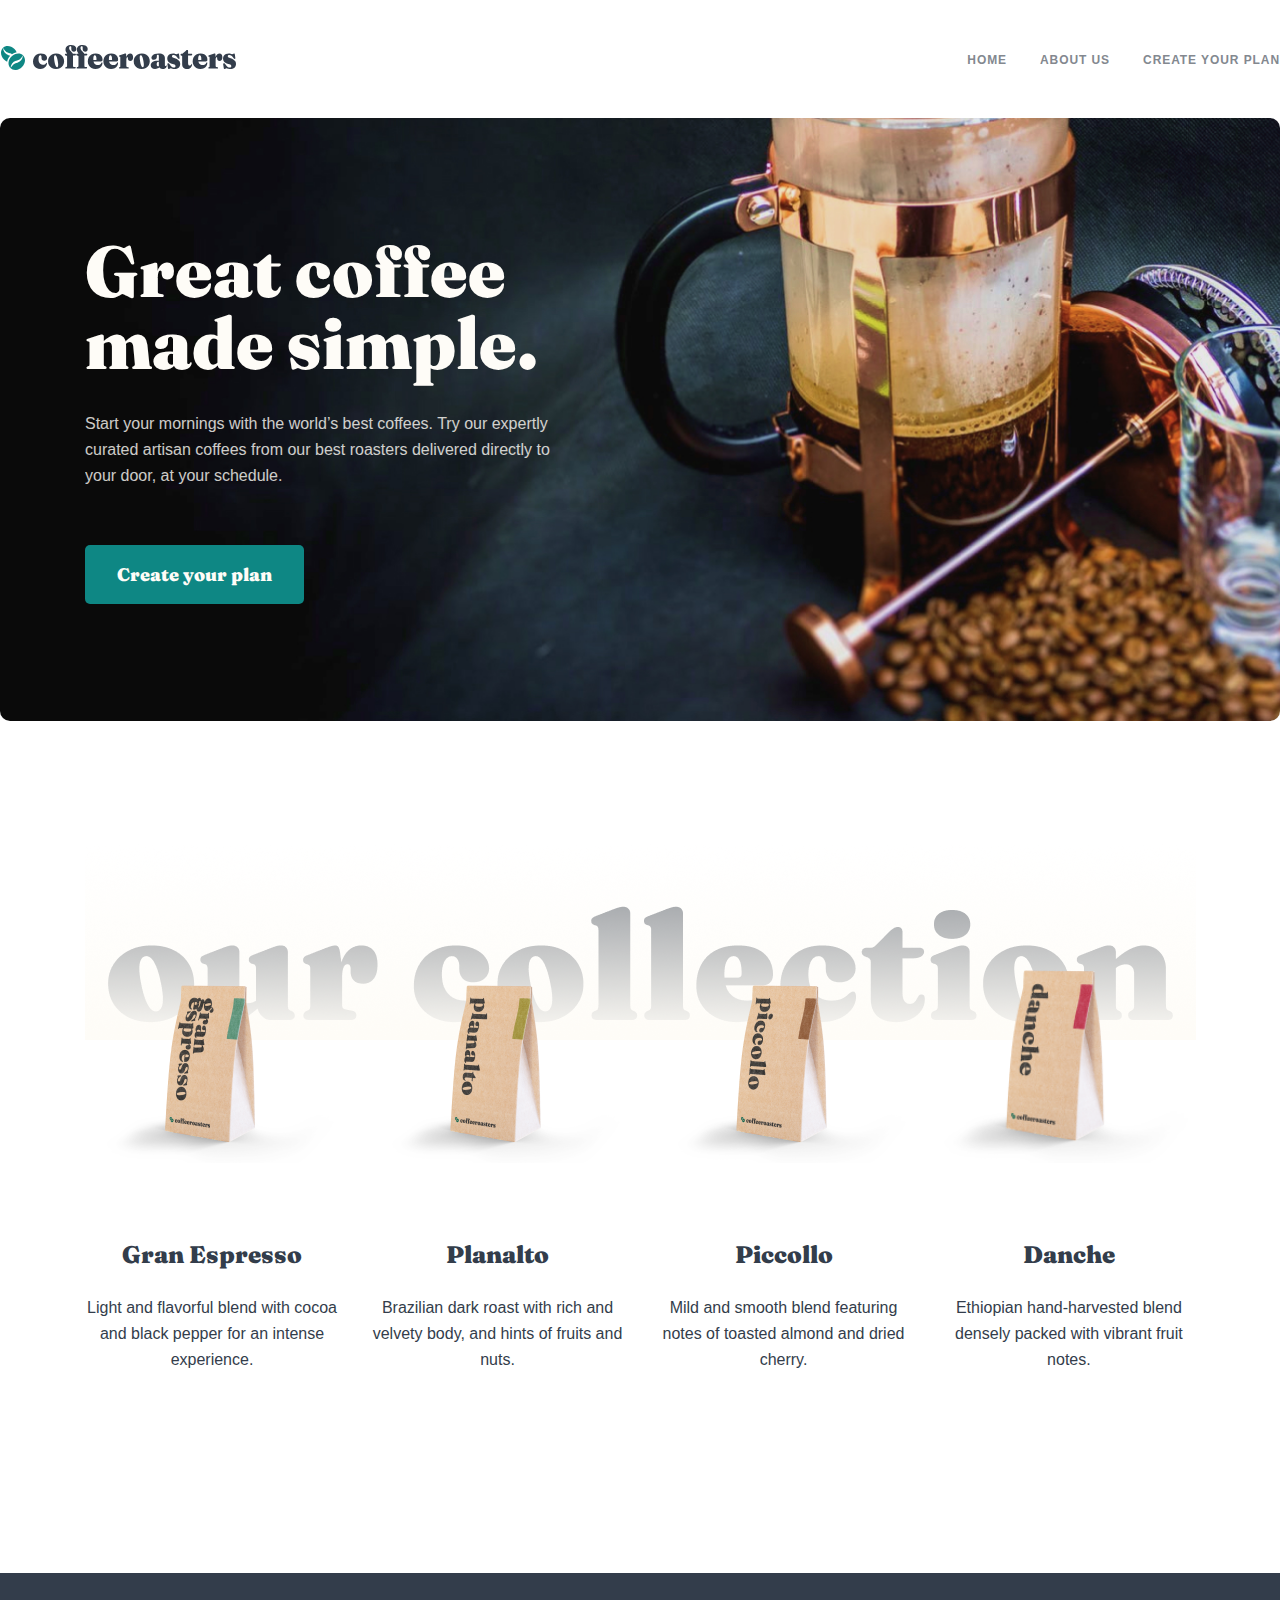
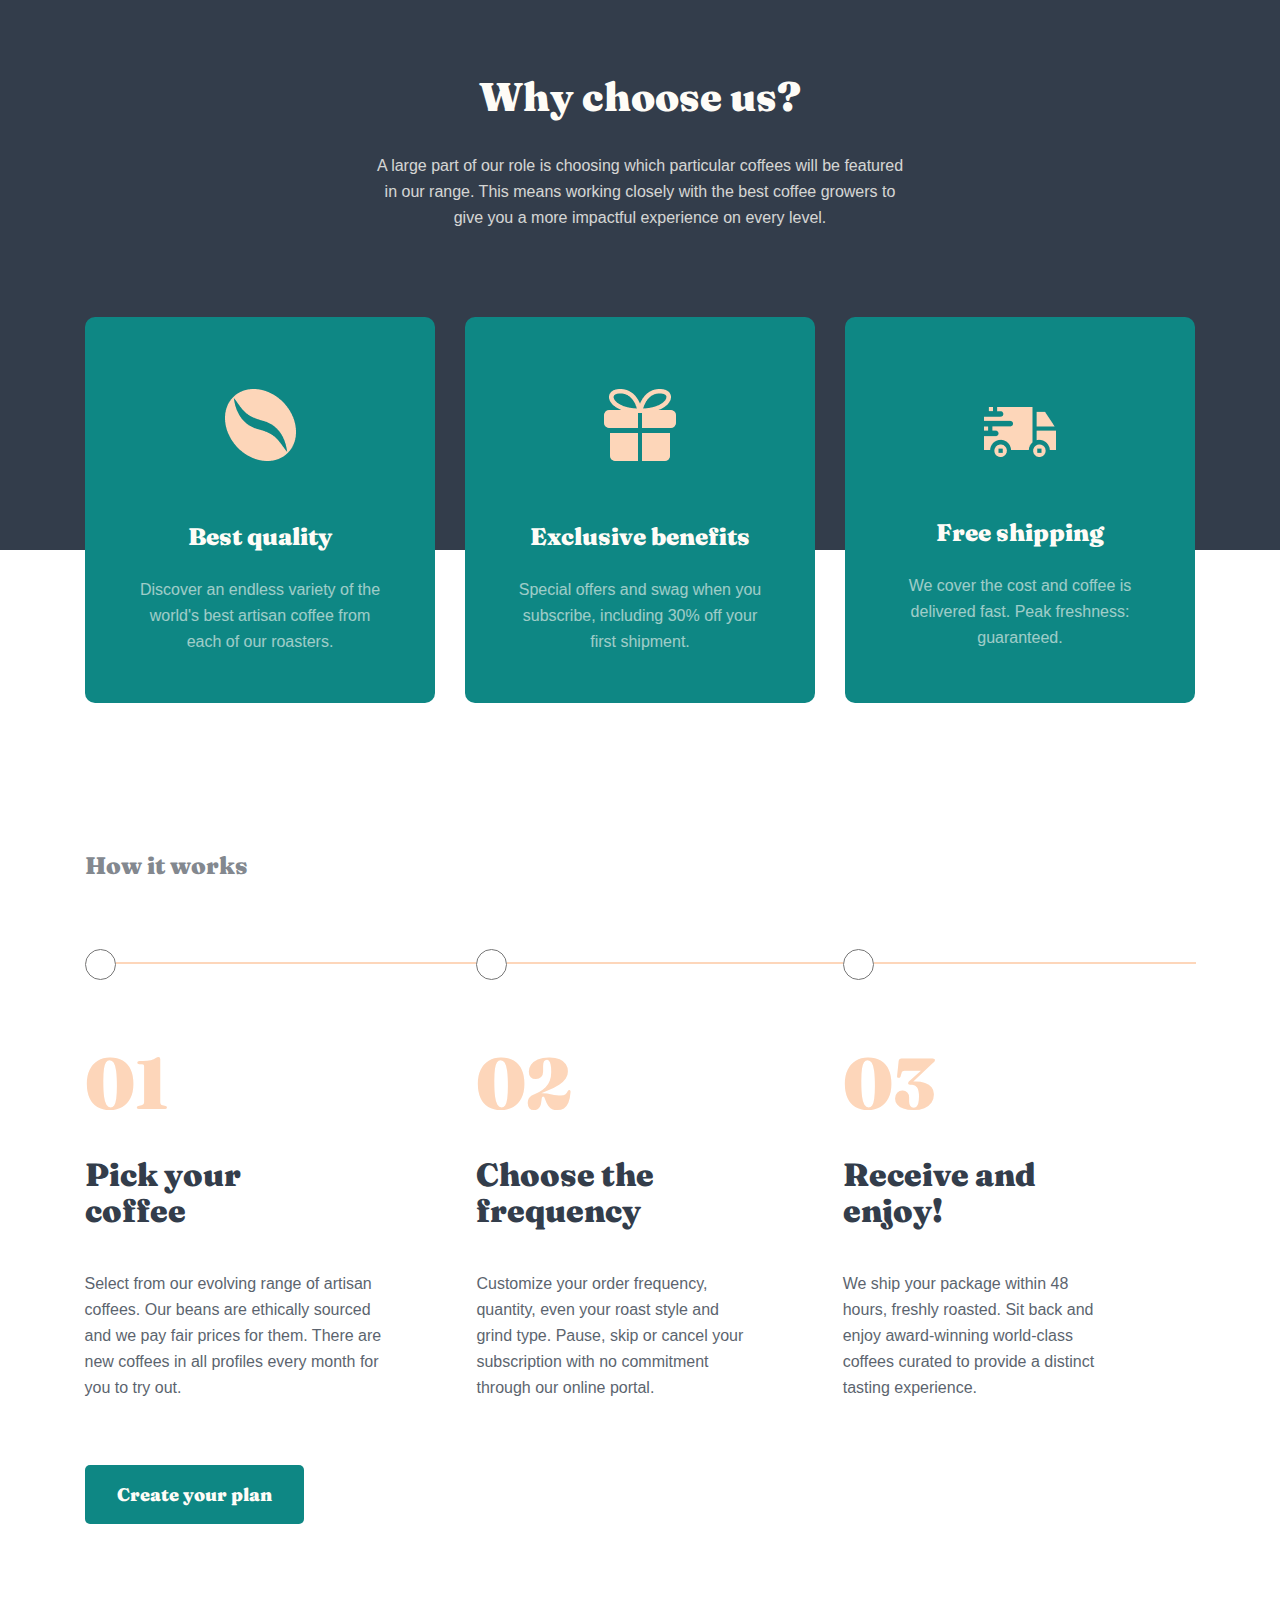
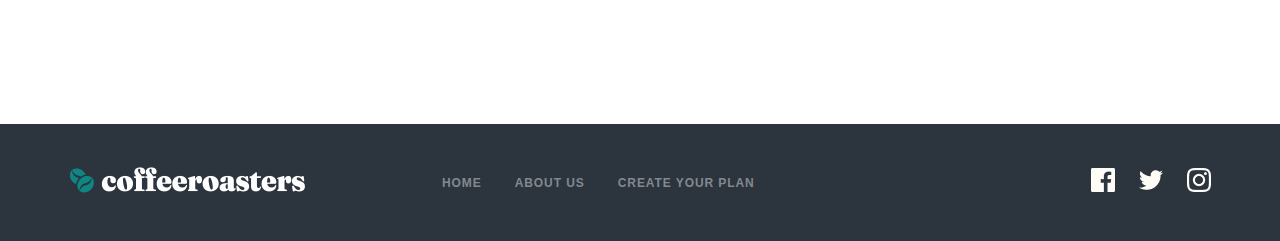
==== index.html @ 205af508 "first commit" ====
<!DOCTYPE html>
<html lang="en">
<head>
    <meta charset="UTF-8">
    <meta name="viewport" content="width=device-width, initial-scale=1.0">
    <link rel="stylesheet" href="css/styles.css">
    <title>Document</title>
</head>
<body>
    <header>
        <nav>
            <div class="container">
                <div class="menu">
                    <a href="./index.html"><img src="./img/icons/coffeeicon.svg" alt="coffeeicon"></a>
                    <ul class="menu__list">
                        <li class="menu__list-li"><a href="./index.html">Home</a></li>
                        <li class="menu__list-li"><a href="./second.html">About us</a></li>
                        <li class="menu__list-li"><a href="">Create your plan</a></li>
                    </ul>
                </div>
            </div>
        </nav>
        <div class="container">
            <div class="hero">
                <div class="hero__content">
                    <h1>Great coffee
                        made simple.</h1>
                    <p>Start your mornings with the world’s best coffees. Try our expertly curated artisan 
                        coffees from our best roasters delivered directly to your door, at your schedule.</p>
                    <button>Create your plan</button>
                </div>
            </div>
        </div>
    </header>
    <main>
       <div class="container2">
        <section class="collection">
            <div class="collection__cards">
                <div class="collection__cards-card">
                    <img src="./img/kopi1 copy.png" alt="espresso">
                    <h2>Gran Espresso</h2>
                    <p>Light and flavorful blend with cocoa and black pepper for an intense experience.</p>
                </div>
                <div class="collection__cards-card">
                    <img src="./img/kopi2.png" alt="Planalto">
                    <h2>Planalto</h2>
                    <p>Brazilian dark roast with rich and velvety body, and hints of fruits and nuts.</p>
                </div>
                <div class="collection__cards-card">
                    <img src="./img/kopi3 (2).png" alt="picollo">
                    <h2>Piccollo</h2>
                    <p>Mild and smooth blend featuring notes of toasted almond and dried cherry.</p>
                </div>
                <div class="collection__cards-card">
                    <img src="./img/kopi4.png" alt="danche">
                    <h2>Danche</h2>
                    <p>Ethiopian hand-harvested blend densely packed with vibrant fruit notes.</p>
                </div>
                
            </div>
        </section>
       </div>
       <section class="choose">
        <div class="container">
            <div class="choose__text">
                <h2>
                    Why choose us?
                </h2>
                <p>A large part of our role is choosing which particular coffees will be featured 
                    in our range. This means working closely with the best coffee growers to give 
                    you a more impactful experience on every level.</p>
            </div>
            <div class="choose__cards">
                <div class="choose__cards-card">
                    <img src="./img/Shape.png" alt="quality">
                    <h3>Best quality</h3>
                    <p>Discover an endless variety of the world's best artisan coffee from each 
                        of our roasters.</p>
                </div>
                <div class="choose__cards-card">
                    <img src="./img/Combined Shape.png" alt="benefits">
                    <h3>Exclusive benefits</h3>
                    <p>Special offers and swag when you subscribe, including 30% off your first shipment.</p>
                </div>
                <div class="choose__cards-card choose__cards-card3">
                    <img src="./img/Combined Shape (1).png" alt="shipping">
                    <h3>Free shipping</h3>
                    <p>We cover the cost and coffee is delivered fast. Peak freshness: guaranteed.</p>
                </div>
            </div>
        
        </div>
       </section>
       <div class="container2">
        <section class="work">
            <h3>How it works</h3>
            <div class="work__cards">
                <div class="work__cards-card">
                <input type="radio" name="work">
                    <h2>01</h2>
                    <h3>Pick your
                        coffee</h3>
                    <p>Select from our evolving range of artisan coffees.
                         Our beans are ethically sourced and we pay fair prices for them. There are new coffees in
                          all profiles every month for you to try out.</p>
                </div>
                <div class="work__cards-card">
                <input type="radio" name="work">
                    <h2>02</h2>
                    <h3>Choose the frequency</h3>
                    <p>Customize your order frequency, quantity, even your roast style and grind type. Pause, skip or cancel your subscription with no commitment through our online portal.</p>
                </div>
                <div class="work__cards-card">
                <input type="radio" name="work">    
                    <h2>03</h2>
                    <h3>Receive and enjoy!</h3>
                    <p>We ship your package within 48 hours, freshly roasted. Sit back and enjoy award-winning world-class coffees curated to provide a distinct tasting experience.</p>
                </div>
            </div>
            <button>Create your plan</button>
        </section>
       </div>
    </main>
    <footer>
        <div class="menu footer">
            <a href="./index.html"><img src="./img/footer_brand.png" alt="coffeeicon" class="brand"></a>
            <ul class="menu__list">
                <li class="menu__list-li"><a href="./index.html">Home</a></li>
                <li class="menu__list-li"><a href="./second.html">About us</a></li>
                <li class="menu__list-li"><a href="">Create your plan</a></li>
            </ul>
            <div class="icons">
                <a href="#"><img src="./img/facebook.png" alt="facebook"></a>
                <a href="#"><img src="./img/twitter.png" alt="twitter"></a>
                <a href="#"><img src="./img/instagram.png" alt="instagram"></a>
            </div>
        </div>
    </footer>
</body>
</html>
---- css/styles.css ----
@import url("https://fonts.googleapis.com/css2?family=Fraunces:ital,opsz,wght@0,9..144,900;1,9..144,900&display=swap");
@font-face {
  font-family: "Barlow", sans-serif;
  src: url(/fonts/Barlow);
}
@font-face {
  font-family: "Fraunces", serif;
  src: url(/fonts/Fraunces);
}
button {
  padding: 16px 31px;
  background-color: rgb(14, 135, 132);
  font-family: "Fraunces", serif;
  font-size: 18px;
  font-weight: 900;
  line-height: 25px;
  text-align: center;
  color: rgb(254, 252, 247);
  border-radius: 5px;
  cursor: pointer;
  border: 1px solid transparent;
  transition: 0.5s;
}

button:hover {
  color: rgb(14, 135, 132);
  background-color: rgb(254, 252, 247);
  border: 1px solid rgb(14, 135, 132);
}

* {
  margin: 0;
  padding: 0;
  box-sizing: border-box;
  text-decoration: none;
}

.container {
  max-width: 1280px;
  margin: 0 auto;
}

.container2 {
  max-width: 1111px;
  margin: 0 auto;
}

nav {
  position: sticky;
  top: 0;
  left: 0;
  z-index: 2;
  width: 100%;
  background-color: white;
}

.menu {
  display: flex;
  justify-content: space-between;
  padding: 43.5px 0;
  text-align: center;
}
.menu__list {
  display: flex;
  gap: 33px;
  padding: 6px 0;
}
.menu__list-li {
  list-style: none;
}
.menu__list-li a {
  font-family: "Barlow", sans-serif;
  font-weight: 700;
  font-size: 12px;
  line-height: 15px;
  letter-spacing: 0.92px;
  color: rgb(131, 136, 143);
  text-transform: uppercase;
}

.hero {
  padding: 117px 85px;
  background-image: url(../img/background.jpg);
  background-size: cover;
  background-repeat: no-repeat;
  border-radius: 10px;
}
.hero__content {
  max-width: 493px;
}
.hero__content h1 {
  font-family: "Fraunces", serif;
  color: rgb(254, 252, 247);
  font-weight: 900;
  font-size: 72px;
  line-height: 72px;
}
.hero__content p {
  padding: 32px 0 56px;
  font-family: "Barlow", sans-serif;
  font-weight: 400;
  font-size: 16px;
  line-height: 26px;
  color: rgb(254, 252, 247);
  opacity: 80%;
}

.hero2 {
  padding: 137px 85px;
  background-image: url(../img/background2.png);
  background-position-x: center;
  background-size: cover;
  background-repeat: no-repeat;
  border-radius: 10px;
}
.hero2__content {
  max-width: 445px;
}
.hero2__content h1 {
  font-family: "Fraunces", serif;
  color: rgb(254, 252, 247);
  font-weight: 900;
  font-size: 72px;
  line-height: 72px;
}
.hero2__content p {
  padding: 32px 0 0;
  font-family: "Barlow", sans-serif;
  font-weight: 400;
  font-size: 16px;
  line-height: 26px;
  color: rgb(254, 252, 247);
  opacity: 80%;
}

.collection {
  margin-top: 123px;
  padding-top: 126px;
  background-image: url(../img/collection.png);
  background-repeat: no-repeat;
  background-size: auto;
}
.collection__cards {
  display: flex;
  gap: 30px;
}
.collection__cards-card {
  max-width: 256px;
}
.collection__cards-card img {
  height: 193px;
}
.collection__cards-card h2 {
  margin: 72px 0 24px;
  font-family: "Fraunces", serif;
  color: rgb(51, 61, 75);
  font-size: 24px;
  font-weight: 900;
  line-height: 32px;
  text-align: center;
}
.collection__cards-card p {
  font-family: "Barlow", sans-serif;
  font-size: 16px;
  font-weight: 400;
  line-height: 26px;
  text-align: center;
  color: rgb(51, 61, 75);
}

.choose {
  margin-top: 200px;
  padding-top: 100px;
  height: 577px;
  background-color: rgb(51, 61, 75);
}
.choose__text {
  margin: 0 auto;
  width: 542px;
}
.choose__text h2 {
  margin-bottom: 32px;
  font-family: "Fraunces", serif;
  font-size: 40px;
  font-weight: 900;
  line-height: 48px;
  text-align: center;
  color: rgb(254, 252, 247);
}
.choose__text p {
  opacity: 80%;
  color: rgb(254, 252, 247);
  font-family: "Barlow", sans-serif;
  font-size: 16px;
  font-weight: 400;
  line-height: 26px;
  text-align: center;
}
.choose__cards {
  margin: 86px 85px 0;
  display: flex;
  gap: 30px;
}
.choose__cards-card {
  text-align: center;
  padding: 72px 47px 48px;
  width: 350px;
  border-radius: 10px;
  background-color: rgb(14, 135, 132);
}
.choose__cards-card h3 {
  margin: 56px 0 24px;
  font-family: "Fraunces", serif;
  font-size: 24px;
  font-weight: 900;
  line-height: 32px;
  color: rgb(254, 252, 247);
}
.choose__cards-card p {
  font-family: "Barlow", sans-serif;
  font-size: 16px;
  font-weight: 400;
  line-height: 26px;
  color: rgb(254, 252, 247);
  opacity: 60%;
}
.choose__cards-card3 {
  padding-top: 90px;
}

.work {
  padding: 300px 0 200px;
}
.work > h3 {
  margin-bottom: 80px;
  font-family: "Fraunces", serif;
  font-size: 24px;
  font-weight: 900;
  line-height: 32px;
  color: rgb(131, 136, 143);
}
.work .work__cards {
  display: flex;
  margin-bottom: 64px;
}
.work .work__cards-card {
  position: relative;
  border-top: 2px solid rgb(253, 214, 186);
  padding-right: 95px;
}
.work .work__cards-card h2 {
  padding: 82.5px 0 38px;
  font-family: "Fraunces", serif;
  font-size: 72px;
  font-weight: 900;
  line-height: 72px;
  color: rgb(253, 214, 186);
}
.work .work__cards-card h3 {
  width: 255px;
  font-family: "Fraunces", serif;
  font-size: 32px;
  font-weight: 900;
  line-height: 36px;
  color: rgb(51, 61, 75);
}
.work .work__cards-card p {
  padding-top: 42px;
  width: 100%;
  font-family: "Barlow", sans-serif;
  font-size: 16px;
  font-weight: 400;
  line-height: 26px;
  color: rgb(51, 61, 75);
  opacity: 80%;
}
.work .work__cards-card input[type=radio] {
  position: absolute;
  top: -15.5px;
  width: 31px;
  height: 31px;
  border-radius: 50%;
  color: red;
  border: 2px solid red;
}

.commitment {
  padding: 168px 0 0;
  display: flex;
  align-items: center;
  gap: 125px;
}
.commitment img {
  border-radius: 5px;
}
.commitment__content h2 {
  font-family: "Fraunces", serif;
  font-size: 40px;
  font-weight: 900;
  line-height: 48px;
  color: rgb(51, 61, 75);
  padding-bottom: 32px;
}
.commitment__content p {
  max-width: 540px;
  opacity: 80%;
  font-family: "Barlow", sans-serif;
  font-size: 16px;
  font-weight: 400;
  line-height: 26px;
  color: rgb(51, 61, 75);
}

.quality {
  margin-top: 256px;
  background-color: rgb(51, 61, 75);
  position: relative;
  display: flex;
  gap: 125px;
}
.quality__content {
  width: 540px;
  max-width: 540px;
  padding: 88px 0 88px 85px;
}
.quality__content h2 {
  padding-bottom: 32px;
  color: white;
  font-family: "Fraunces", serif;
  font-size: 40px;
  font-weight: 900;
  line-height: 48px;
}
.quality__content p {
  opacity: 80%;
  color: rgb(254, 252, 247);
  font-family: "Barlow", sans-serif;
  font-size: 16px;
  font-weight: 400;
  line-height: 26px;
}
.quality img {
  position: absolute;
  top: -88px;
  right: 85px;
  border-radius: 5px;
}

.quarters {
  margin: 168px 0;
}
.quarters h3 {
  color: rgb(131, 136, 143);
  font-family: "Fraunces", serif;
  font-weight: 900;
  font-size: 24px;
  margin-bottom: 72px;
}
.quarters__box {
  display: flex;
}
.quarters__box-card {
  width: 33%;
}
.quarters__box-card img {
  padding-bottom: 45px;
}
.quarters__box-card h2 {
  color: rgb(51, 61, 75);
  font-family: "Fraunces", serif;
  font-size: 32px;
  font-weight: 900;
  padding-bottom: 24px;
}
.quarters__box-card li {
  list-style-type: none;
  font-family: "Barlow", sans-serif;
  font-weight: 400;
  line-height: 26px;
  color: rgb(51, 61, 75);
}

.footer {
  justify-content: space-around;
  background: rgb(44, 52, 62);
}
.footer .brand {
  width: 236px;
}
.footer .menu__list {
  width: 40%;
}
.footer .icons {
  display: flex;
  align-items: center;
  -moz-column-gap: 24px;
       column-gap: 24px;
}
.footer .icons img {
  width: 24px;
}/*# sourceMappingURL=styles.css.map */
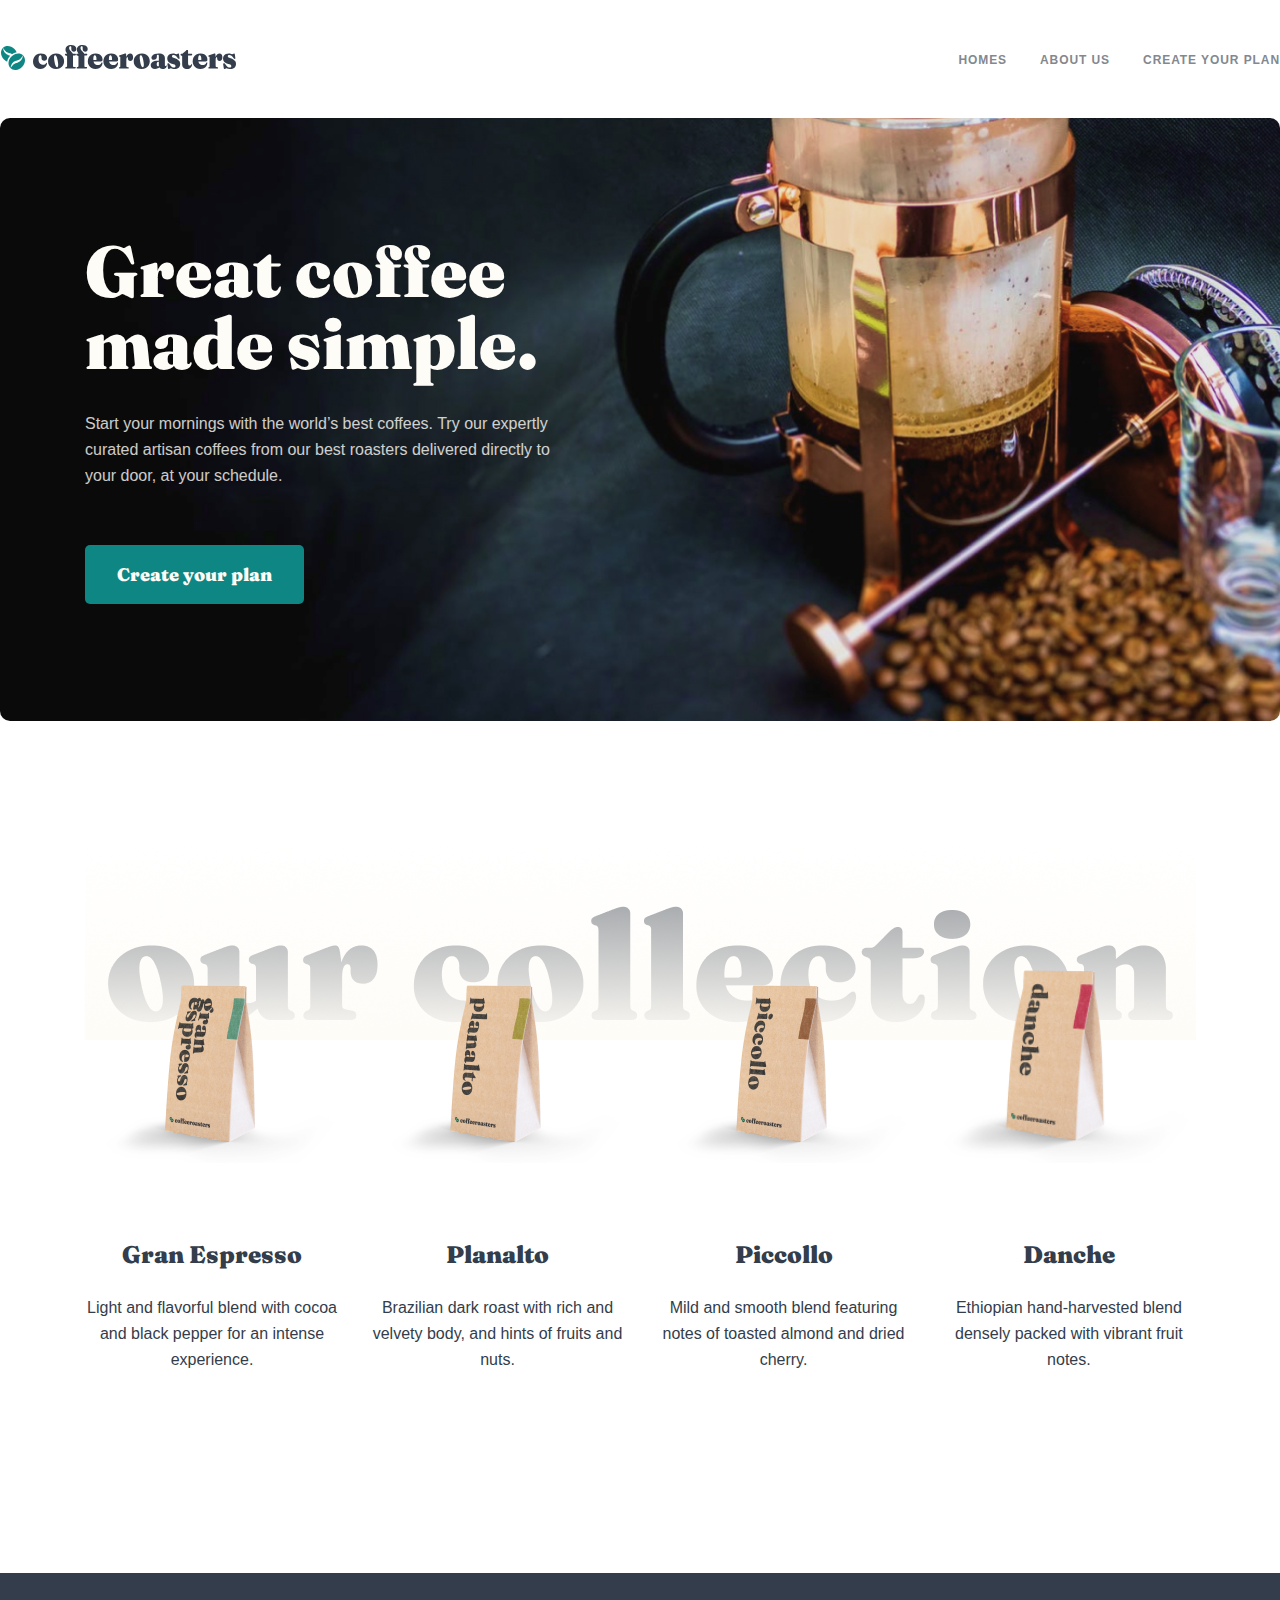
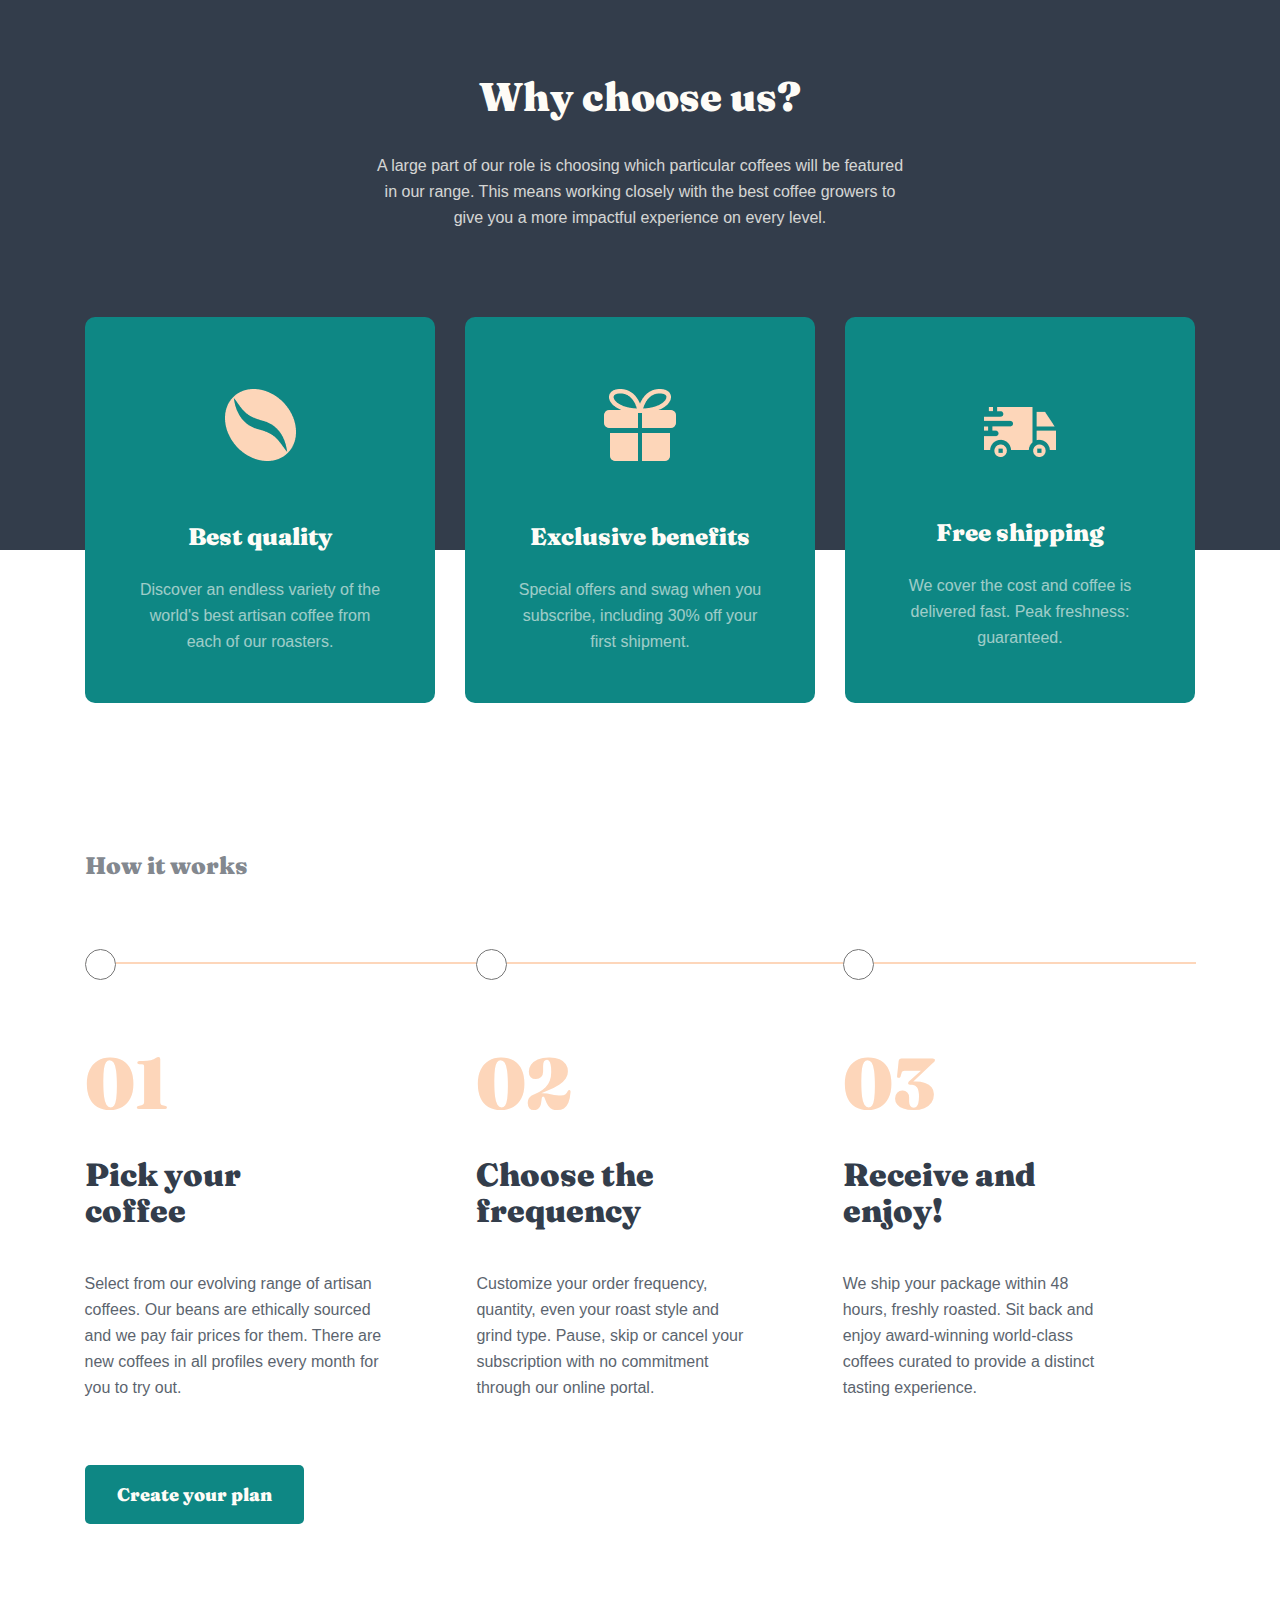
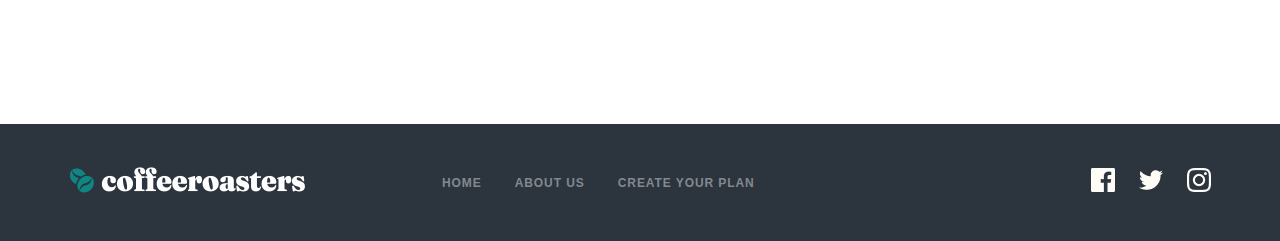
==== commit 6b8ec2c1: "meni changedclear" ====
--- a/index.html
+++ b/index.html
@@ -13,7 +13,7 @@
                 <div class="menu">
                     <a href="./index.html"><img src="./img/icons/coffeeicon.svg" alt="coffeeicon"></a>
                     <ul class="menu__list">
-                        <li class="menu__list-li"><a href="./index.html">Home</a></li>
+                        <li class="menu__list-li"><a href="./index.html">Homes</a></li>
                         <li class="menu__list-li"><a href="./second.html">About us</a></li>
                         <li class="menu__list-li"><a href="">Create your plan</a></li>
                     </ul>
